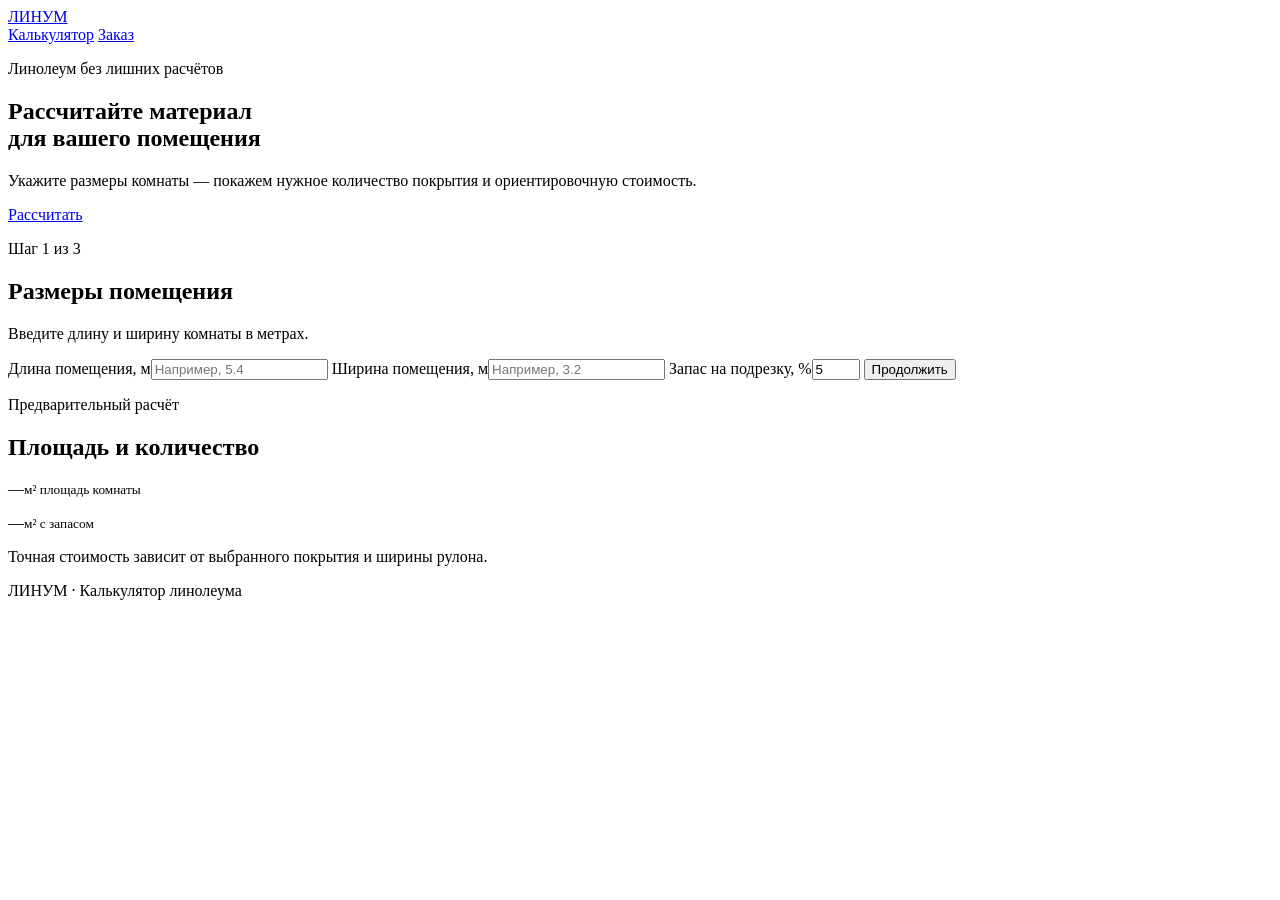
==== frontend-v2/index.html @ ce4197c1 "feat: добавить каркас нового интерфейса калькулятора" ====
<!doctype html>
<html lang="ru">
<head>
  <meta charset="UTF-8" />
  <meta name="viewport" content="width=device-width, initial-scale=1.0" />
  <meta name="description" content="Новый интерфейс калькулятора линолеума" />
  <title>Линум — калькулятор линолеума</title>
  <link rel="stylesheet" href="style.css" />
</head>
<body>
  <header class="site-header">
    <a class="brand" href="#top" aria-label="Линум, на главную">ЛИНУМ</a>
    <nav aria-label="Главное меню">
      <a href="#calculator">Калькулятор</a>
      <a href="#order">Заказ</a>
    </nav>
  </header>

  <main id="top">
    <section class="hero" aria-labelledby="page-title">
      <p class="eyebrow">Линолеум без лишних расчётов</p>
      <h1 id="page-title">Рассчитайте материал<br />для вашего помещения</h1>
      <p class="hero-text">Укажите размеры комнаты — покажем нужное количество покрытия и ориентировочную стоимость.</p>
      <a class="button button-primary" href="#calculator">Рассчитать</a>
    </section>

    <section class="calculator" id="calculator" aria-labelledby="calculator-title">
      <div class="section-heading">
        <p class="eyebrow">Шаг 1 из 3</p>
        <h2 id="calculator-title">Размеры помещения</h2>
        <p>Введите длину и ширину комнаты в метрах.</p>
      </div>
      <form id="calculator-form" novalidate>
        <label>Длина помещения, м<input id="room-length" name="length" type="number" min="0.1" step="0.01" placeholder="Например, 5.4" required /></label>
        <label>Ширина помещения, м<input id="room-width" name="width" type="number" min="0.1" step="0.01" placeholder="Например, 3.2" required /></label>
        <label>Запас на подрезку, %<input id="reserve" name="reserve" type="number" min="0" max="30" step="1" value="5" /></label>
        <button class="button button-primary" type="submit">Продолжить</button>
      </form>
      <p class="form-message" id="form-message" role="status"></p>
    </section>

    <section class="result" id="order" aria-labelledby="result-title">
      <p class="eyebrow">Предварительный расчёт</p>
      <h2 id="result-title">Площадь и количество</h2>
      <div class="result-grid">
        <p><span id="area-value">—</span><small>м² площадь комнаты</small></p>
        <p><span id="total-value">—</span><small>м² с запасом</small></p>
      </div>
      <p class="hint">Точная стоимость зависит от выбранного покрытия и ширины рулона.</p>
    </section>
  </main>

  <footer>ЛИНУМ · Калькулятор линолеума</footer>
  <script src="app.js"></script>
</body>
</html>
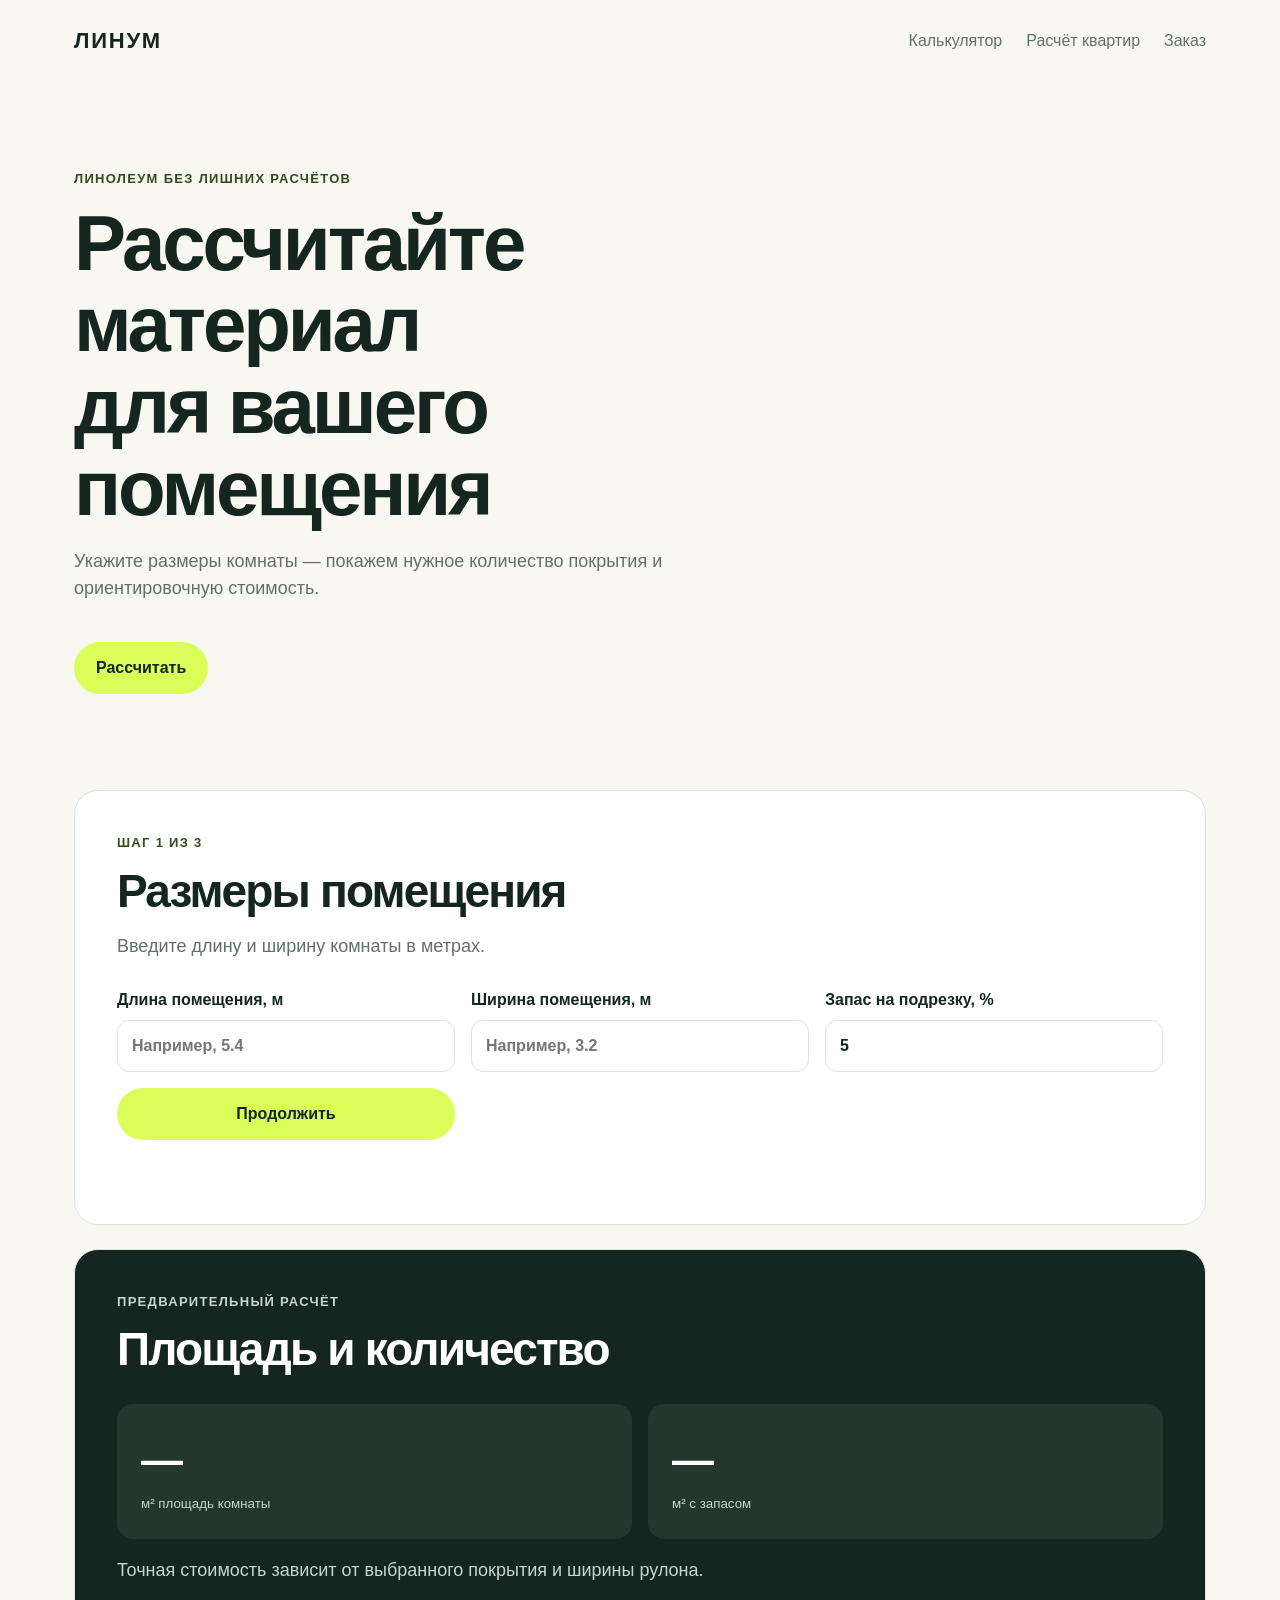
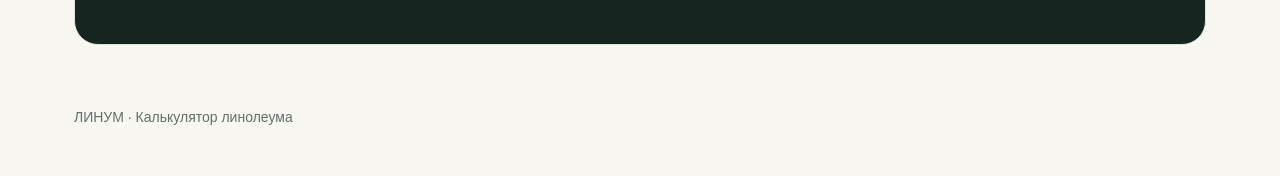
==== commit 180a9662: "Update index.html" ====
--- a/frontend-v2/index.html
+++ b/frontend-v2/index.html
@@ -12,6 +12,7 @@
     <a class="brand" href="#top" aria-label="Линум, на главную">ЛИНУМ</a>
     <nav aria-label="Главное меню">
       <a href="#calculator">Калькулятор</a>
+      <a href="calculator.html">Расчёт квартир</a>
       <a href="#order">Заказ</a>
     </nav>
   </header>
@@ -53,4 +54,4 @@
   <footer>ЛИНУМ · Калькулятор линолеума</footer>
   <script src="app.js"></script>
 </body>
-</html>+</html>
--- a/frontend-v2/style.css
+++ b/frontend-v2/style.css
@@ -0,0 +1,62 @@
+:root {
+  --ink: #15251f;
+  --muted: #61716a;
+  --line: #dbe4dd;
+  --paper: #f8f7f2;
+  --surface: #ffffff;
+  --accent: #d9ff58;
+  --accent-dark: #2e4e1a;
+  --radius: 24px;
+}
+
+* { box-sizing: border-box; }
+html { scroll-behavior: smooth; }
+body {
+  margin: 0;
+  color: var(--ink);
+  background: var(--paper);
+  font: 16px/1.5 Arial, sans-serif;
+}
+a { color: inherit; text-decoration: none; }
+.site-header, main, footer { max-width: 1180px; margin: auto; }
+.site-header {
+  display: flex; align-items: center; justify-content: space-between;
+  padding: 24px;
+}
+.brand { font-size: 22px; font-weight: 800; letter-spacing: .08em; }
+nav { display: flex; gap: 24px; color: var(--muted); }
+.hero { padding: 88px 24px 96px; max-width: 820px; }
+.eyebrow { margin: 0 0 14px; color: var(--accent-dark); font-size: 13px; font-weight: 700; letter-spacing: .1em; text-transform: uppercase; }
+h1, h2 { margin: 0; line-height: 1.05; letter-spacing: -.04em; }
+h1 { font-size: clamp(42px, 7vw, 78px); }
+h2 { font-size: clamp(30px, 4vw, 46px); }
+.hero-text, .section-heading > p:not(.eyebrow), .hint { color: var(--muted); max-width: 620px; font-size: 18px; }
+.button {
+  display: inline-flex; justify-content: center; align-items: center; min-height: 52px;
+  margin-top: 22px; padding: 0 22px; border: 0; border-radius: 999px;
+  cursor: pointer; font: inherit; font-weight: 700;
+}
+.button-primary { background: var(--accent); color: var(--ink); }
+.button-primary:hover { background: #c9ef45; }
+.calculator, .result { margin: 0 24px 24px; padding: 42px; background: var(--surface); border: 1px solid var(--line); border-radius: var(--radius); }
+.section-heading { margin-bottom: 28px; }
+form { display: grid; grid-template-columns: repeat(3, 1fr); gap: 16px; align-items: end; }
+label { display: grid; gap: 8px; font-weight: 700; }
+input { width: 100%; min-height: 52px; padding: 0 14px; border: 1px solid var(--line); border-radius: 12px; color: var(--ink); font: inherit; }
+input:focus { outline: 3px solid #d9ff5880; border-color: var(--accent-dark); }
+form .button { margin: 0; }
+.form-message { min-height: 24px; margin: 18px 0 0; color: #a12b18; }
+.result { background: var(--ink); color: white; }
+.result .eyebrow, .result .hint { color: #c8d5cc; }
+.result-grid { display: grid; grid-template-columns: repeat(2, minmax(0, 1fr)); gap: 16px; margin-top: 30px; }
+.result-grid p { margin: 0; padding: 24px; border-radius: 16px; background: #24372f; }
+.result-grid span { display: block; font-size: 42px; font-weight: 800; letter-spacing: -.04em; }
+.result-grid small { color: #c8d5cc; }
+footer { padding: 38px 24px 48px; color: var(--muted); font-size: 14px; }
+@media (max-width: 720px) {
+  .site-header { padding: 18px 20px; }
+  nav { gap: 14px; font-size: 14px; }
+  .hero { padding: 64px 20px 72px; }
+  .calculator, .result { margin: 0 20px 20px; padding: 26px 20px; }
+  form, .result-grid { grid-template-columns: 1fr; }
+}
